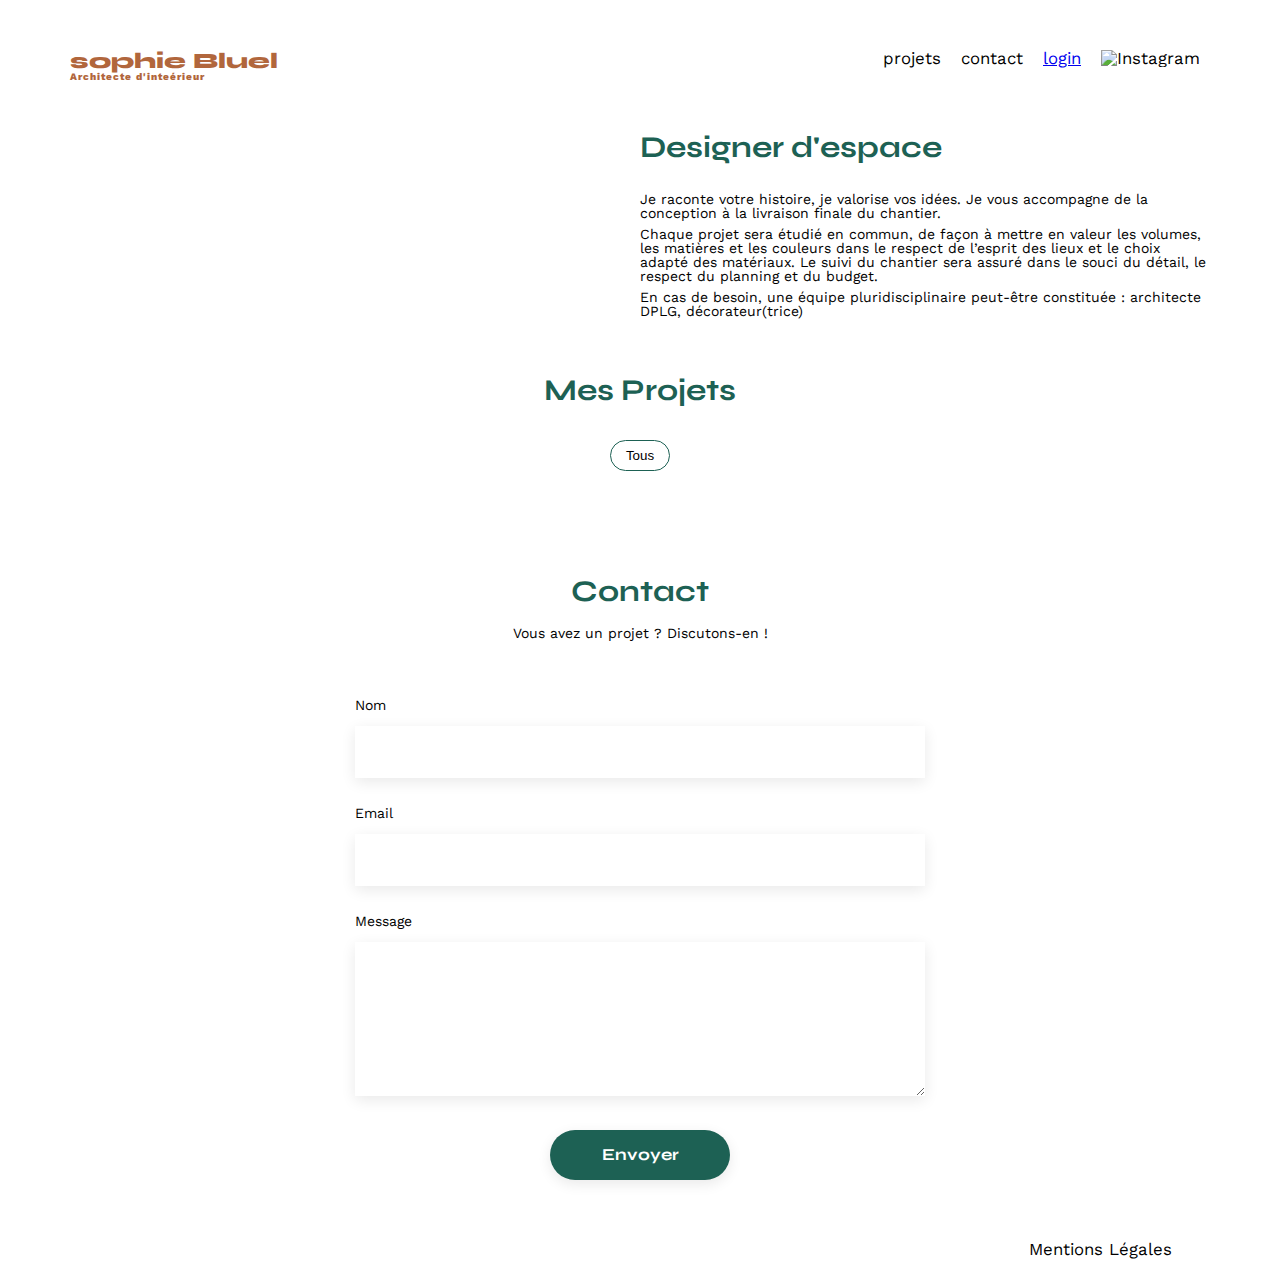
==== FrontEnd/index.html @ 1b4a79fb "fin du html css pour la page de login" ====
<!DOCTYPE html>
<html lang="fr">
<head>
	<meta charset="UTF-8">
	<title>Sophie Bluel - Architecte d'intérieur</title>
	<meta name="viewport" content="width=device-width, initial-scale=1.0">
	<link rel="preconnect" href="https://fonts.googleapis.com">
	<link rel="preconnect" href="https://fonts.gstatic.com" crossorigin>
	<link href="https://fonts.googleapis.com/css2?family=Syne:wght@700;800&family=Work+Sans&display=swap" rel="stylesheet">
	<meta name="description" content="">
	<link rel="stylesheet" href="./assets/style.css">
</head>
<body>
<header>

	<h1>sophie Bluel <span>Architecte d'inteérieur</span></h1>
	<nav>
		<ul>
			<li>projets</li>
			<li>contact</li>
			<li><a href="login.html">login</a></li> 
			<li><img src="./assets/icons/instagram.png" alt="Instagram"></li>
		</ul>
	</nav>

</header>

<main>

	<section id="introduction">
		<figure>
			<img src="./assets/images/sophie-bluel.png" alt="" id="sophie">
		</figure>
		<article>
			<h2>Designer d'espace</h2>
			<p>Je raconte votre histoire, je valorise vos idées. Je vous accompagne de la conception à la livraison finale du chantier.</p>
			<p>Chaque projet sera étudié en commun, de façon à mettre en valeur les volumes, les matières et les couleurs dans le respect de l’esprit des lieux et le choix adapté des matériaux. Le suivi du chantier sera assuré dans le souci du détail, le respect du planning et du budget.</p>
			<p>En cas de besoin, une équipe pluridisciplinaire peut-être constituée : architecte DPLG, décorateur(trice)</p>
		</article>
	</section>

	<section id="portfolio">
		<h2>Mes Projets</h2>
		<div id="categories">
			<button data-attr-categorie="0" class="textCategory" >Tous</button>
		</div>
		<div class="gallery"></div>
	</section>

	<section id="contact">
		<h2>Contact</h2>
		<p>Vous avez un projet ? Discutons-en !</p>
		<form action="#" method="post">
			<label for="name">Nom</label>
			<input type="text" name="name" id="name">
			<label for="email">Email</label>
			<input type="email" name="email" id="email">
			<label for="message">Message</label>
			<textarea name="message" id="message" cols="30" rows="10"></textarea>
			<input type="submit" value="Envoyer">
		</form>
	</section>

</main>

<footer>
	<nav>
		<ul>
			<li>Mentions Légales</li>
		</ul>
	</nav>
</footer>
<script src="script.js"></script>
</body>
</html>
---- FrontEnd/assets/style.css ----
/* http://meyerweb.com/eric/tools/css/reset/
   v2.0 | 20110126
   License: none (public domain)
*/

html, body, div, span, applet, object, iframe,
h1, h2, h3, h4, h5, h6, p, blockquote, pre,
a, abbr, acronym, address, big, cite, code,
del, dfn, em, img, ins, kbd, q, s, samp,
small, strike, strong, sub, sup, tt, var,
b, u, i, center,
dl, dt, dd, ol, ul, li,
fieldset, form, label, legend,
table, caption, tbody, tfoot, thead, tr, th, td,
article, aside, canvas, details, embed,
figure, figcaption, footer, header, hgroup,
menu, nav, output, ruby, section, summary,
time, mark, audio, video {
	margin: 0;
	padding: 0;
	border: 0;
	font-size: 100%;
	font: inherit;
	vertical-align: baseline;
}
/* HTML5 display-role reset for older browsers */
article, aside, details, figcaption, figure,
footer, header, hgroup, menu, nav, section {
	display: block;
}
body {
	line-height: 1;
}
ol, ul {
	list-style: none;
}
blockquote, q {
	quotes: none;
}
blockquote:before, blockquote:after,
q:before, q:after {
	content: '';
	content: none;
}
table {
	border-collapse: collapse;
	border-spacing: 0;
}
/** end reset css**/
body {
	max-width: 1140px;
	margin:auto;
	font-family: 'Work Sans' ;
	font-size: 14px;
}
header {
	display: flex;
	justify-content: space-between;
	margin: 50px 0
}
section {
	margin: 50px 0
}

h1{
	display: flex;
	flex-direction: column;
	font-family: 'Syne';
	font-size: 22px;
	font-weight: 800;
	color: #B1663C
}

h1 > span {
	font-family: 'Work Sans';
	font-size:10px;
	letter-spacing: 0.1em;
;
}

h2{
	font-family: 'Syne';
	font-weight: 700;
	font-size: 30px;
	color: #1D6154
}
nav ul {
	display: flex;
	align-items: center;
	list-style-type: none;

}
nav li {
	padding: 0 10px;
	font-size: 1.2em;
}

li:hover {
	color: #B1663C;
}
#introduction {
	display: flex;
	align-items: center;
}
#introduction figure {
	flex: 1
}
#introduction img {
	display: block;
	margin: auto;
	width: 80%;
}

#introduction article {
	flex: 1
}
#introduction h2 {
	margin-bottom: 1em;
}

#introduction p {
	margin-bottom: 0.5em;
}
#portfolio h2 {
	text-align: center;
	margin-bottom: 1em;
}
.gallery {
	width: 100%;
	display: grid;
	grid-template-columns: 1fr 1fr 1fr;
	grid-column-gap: 20px;
	grid-row-gap: 20px;
}

.gallery img {
	width: 100%;

}
#contact {
	width: 50%;
margin: auto;
}
#contact > * {
	text-align: center;

}
#contact h2{
	margin-bottom: 20px;
}
#contact form {
	text-align: left;
	margin-top:30px;
	display: flex;
	flex-direction: column;
}

#contact input {
	height: 50px;
	font-size: 1.2em;
	border: none;
	box-shadow: 0px 4px 14px rgba(0, 0, 0, 0.09);
}
#contact label {
	margin: 2em 0 1em 0;
}
#contact textarea {
	border: none;
	box-shadow: 0px 4px 14px rgba(0, 0, 0, 0.09);
}

input[type="submit"]{
	font-family: 'Syne';
	font-weight: 700;
	color: white;
	background-color: #1D6154;
	margin : 2em auto ;
	width: 180px;
	text-align: center;
	border-radius: 60px ;
}

footer nav ul {
	display: flex;
	justify-content: flex-end;
	margin: 2em
}

#categories{
	display: flex;
	justify-content: center;
	margin-bottom: 50px;
}

#categories button{
	border: 1px solid #1D6154;
	border-radius: 60px;
	background-color: white;
	padding: 7px 15px;
	margin: 5px;
}

.textCategories{
	font-family: 'Syne';
	font-style: normal;
	font-weight: 700;
	font-size: 16px;
	line-height: 19px;
	text-align: center;
	color: #1D6154;
}

#categories button:hover{
	cursor: pointer;
	background-color: #1D6154;
	color: white;
}
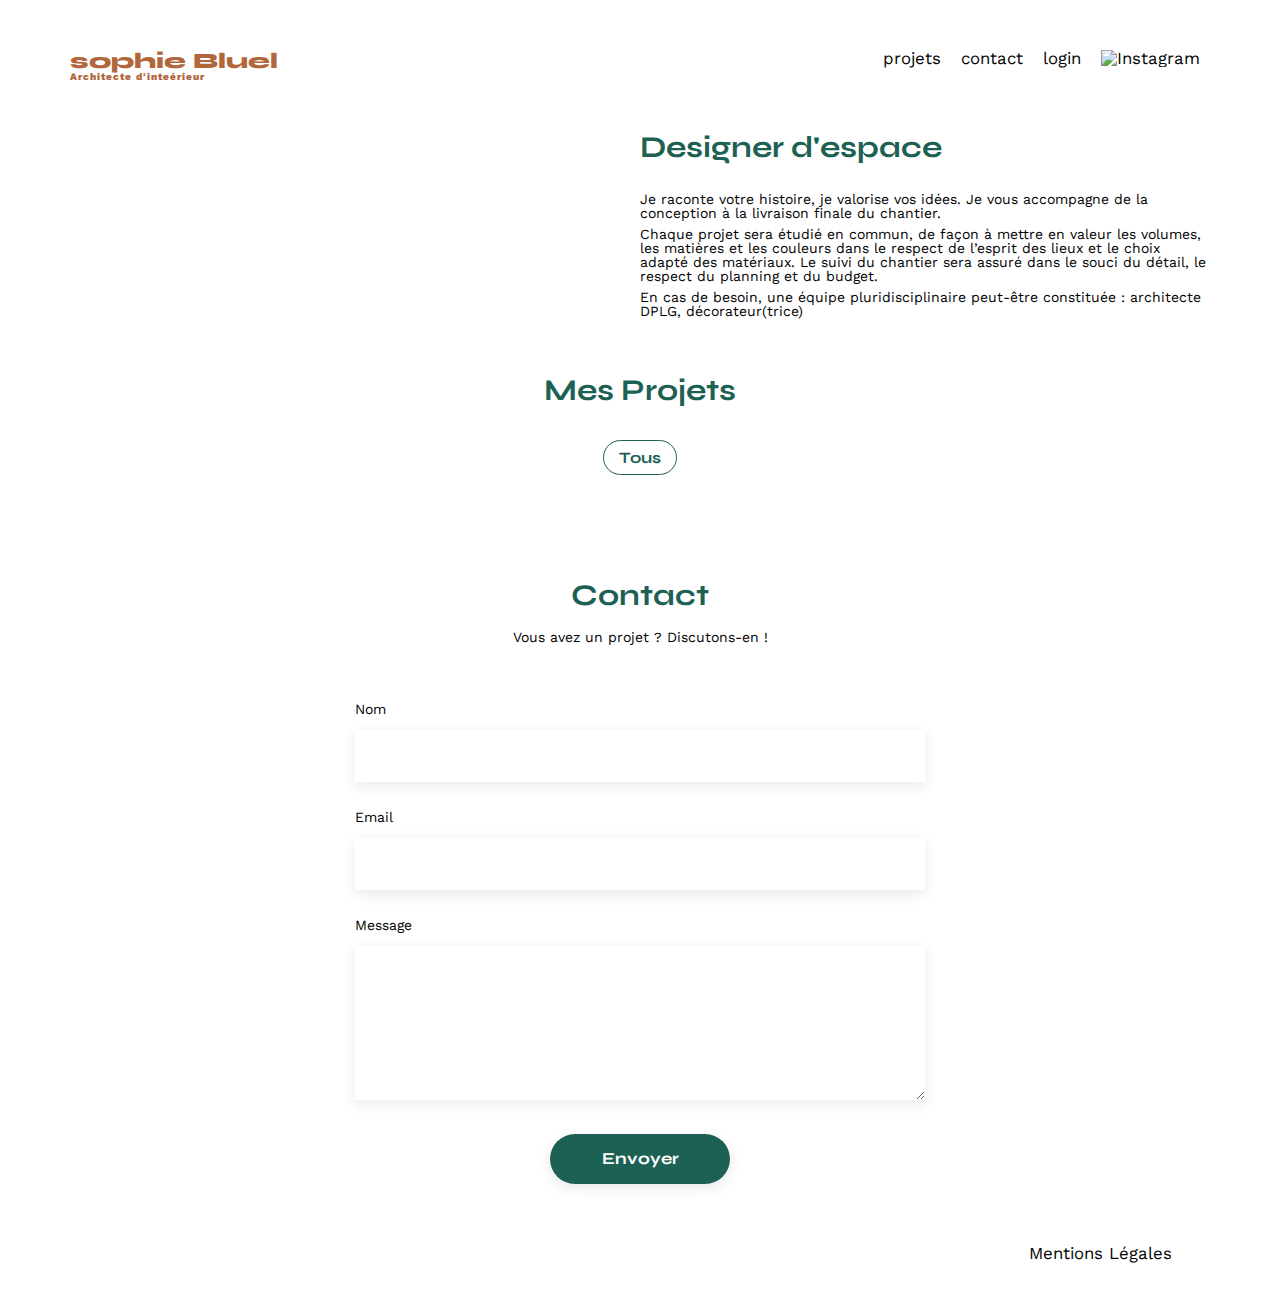
==== commit 76e86698: "fin de la partie login et ajout de class active pour les btn" ====
--- a/FrontEnd/index.html
+++ b/FrontEnd/index.html
@@ -16,10 +16,10 @@
 	<h1>sophie Bluel <span>Architecte d'inteérieur</span></h1>
 	<nav>
 		<ul>
-			<li>projets</li>
-			<li>contact</li>
-			<li><a href="login.html">login</a></li> 
-			<li><img src="./assets/icons/instagram.png" alt="Instagram"></li>
+			<li><a href="#portfolio">projets</a></li>
+			<li><a href="#contact">contact</a></li>
+			<li><a href="/Portfolio-architecte-sophie-bluel/FrontEnd/login.html">login</a></li> 
+			<li><img src="./assets/icons/instagram.png" alt="Instagram" id="insta"></li>
 		</ul>
 	</nav>
 
@@ -66,7 +66,7 @@
 <footer>
 	<nav>
 		<ul>
-			<li>Mentions Légales</li>
+			<li id="ml">Mentions Légales</li>
 		</ul>
 	</nav>
 </footer>
--- a/FrontEnd/assets/style.css
+++ b/FrontEnd/assets/style.css
@@ -192,7 +192,15 @@
 	margin-bottom: 50px;
 }
 
-#categories button{
+
+.textCategory{
+	font-family: 'Syne';
+	font-style: normal;
+	font-weight: 700;
+	font-size: 16px;
+	line-height: 19px;
+	text-align: center;
+	color: #1D6154;
 	border: 1px solid #1D6154;
 	border-radius: 60px;
 	background-color: white;
@@ -200,18 +208,23 @@
 	margin: 5px;
 }
 
-.textCategories{
-	font-family: 'Syne';
-	font-style: normal;
-	font-weight: 700;
-	font-size: 16px;
-	line-height: 19px;
-	text-align: center;
-	color: #1D6154;
-}
-
 #categories button:hover{
 	cursor: pointer;
 	background-color: #1D6154;
 	color: white;
+}
+
+#insta{
+	width: 20px;
+    height: 20px;
+}
+
+nav a {
+	text-decoration: none;
+	color: black;
+}
+
+.active{
+	background-color: #1D6154;
+	color: white;
 }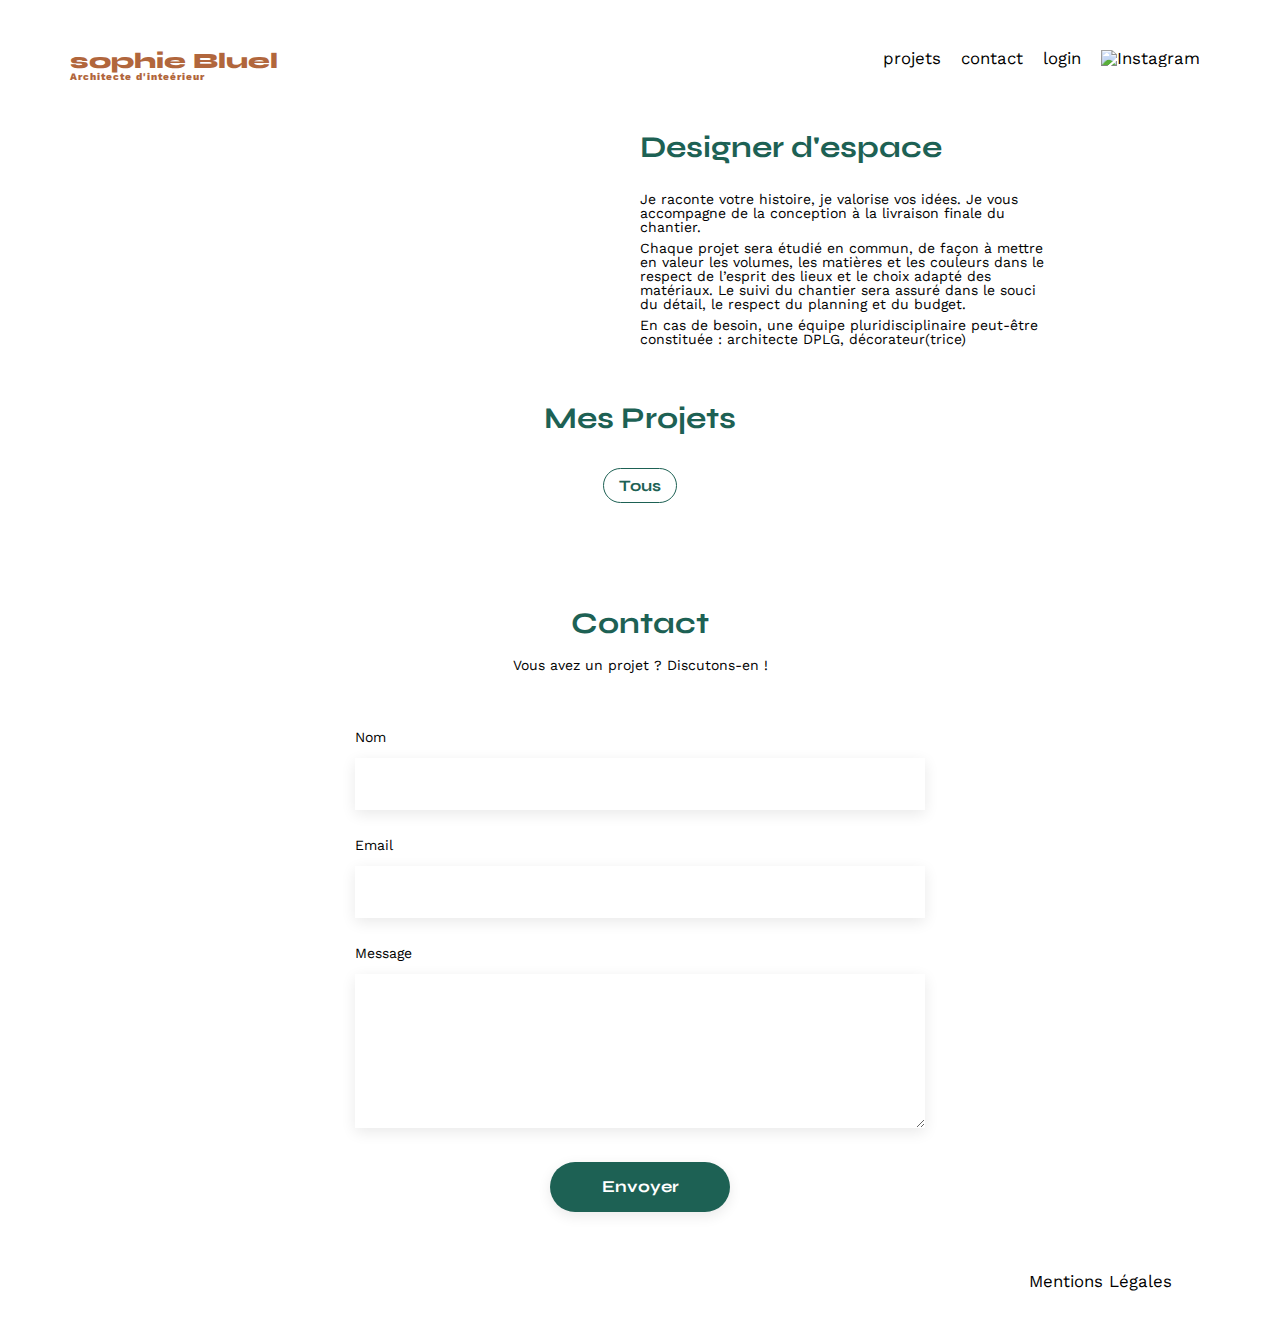
==== commit e3009d5c: "suite du projet" ====
--- a/FrontEnd/index.html
+++ b/FrontEnd/index.html
@@ -8,11 +8,24 @@
 	<link rel="preconnect" href="https://fonts.gstatic.com" crossorigin>
 	<link href="https://fonts.googleapis.com/css2?family=Syne:wght@700;800&family=Work+Sans&display=swap" rel="stylesheet">
 	<meta name="description" content="">
-	<link rel="stylesheet" href="./assets/style.css">
+	<link rel="stylesheet" href="./assets/css/style.css">
+	<script src="https://kit.fontawesome.com/c1aac56362.js" crossorigin="anonymous"></script>
 </head>
 <body>
+	
+	<div class="modalContainer">
+		<div class="overlay trigger"></div>
+		<div class="modal">
+			<button class="closeModal trigger">X</button>
+			<h2>Galerie photo</h2>
+			<div id="miniGallery"></div>
+			<button>Ajouter une photo</button>
+			<p class="suppr">supprimer la galerie</p>
+		</div>
+
+	</div>
+	<div id="connect"></div>
 <header>
-
 	<h1>sophie Bluel <span>Architecte d'inteérieur</span></h1>
 	<nav>
 		<ul>
@@ -22,14 +35,13 @@
 			<li><img src="./assets/icons/instagram.png" alt="Instagram" id="insta"></li>
 		</ul>
 	</nav>
-
 </header>
 
 <main>
 
 	<section id="introduction">
-		<figure>
-			<img src="./assets/images/sophie-bluel.png" alt="" id="sophie">
+		<figure id="pdp">
+			<img src="./assets/images/sophie-bluel.png" alt="" id="sophie"><br>
 		</figure>
 		<article>
 			<h2>Designer d'espace</h2>
@@ -40,7 +52,9 @@
 	</section>
 
 	<section id="portfolio">
-		<h2>Mes Projets</h2>
+		<div class="align">
+			<h2>Mes Projets</h2><span id="projetModif"></span>
+		</div>
 		<div id="categories">
 			<button data-attr-categorie="0" class="textCategory" >Tous</button>
 		</div>
@@ -70,6 +84,6 @@
 		</ul>
 	</nav>
 </footer>
-<script src="script.js"></script>
+<script src="/Portfolio-architecte-sophie-bluel/FrontEnd/assets/js/script.js"></script>
 </body>
 </html>
--- a/FrontEnd/assets/css/style.css
+++ b/FrontEnd/assets/css/style.css
@@ -0,0 +1,355 @@
+/* http://meyerweb.com/eric/tools/css/reset/
+   v2.0 | 20110126
+   License: none (public domain)
+*/
+
+html, body, div, span, applet, object, iframe,
+h1, h2, h3, h4, h5, h6, p, blockquote, pre,
+a, abbr, acronym, address, big, cite, code,
+del, dfn, em, img, ins, kbd, q, s, samp,
+small, strike, strong, sub, sup, tt, var,
+b, u, i, center,
+dl, dt, dd, ol, ul, li,
+fieldset, form, label, legend,
+table, caption, tbody, tfoot, thead, tr, th, td,
+article, aside, canvas, details, embed,
+figure, figcaption, footer, header, hgroup,
+menu, nav, output, ruby, section, summary,
+time, mark, audio, video {
+	margin: 0;
+	padding: 0;
+	border: 0;
+	font-size: 100%;
+	font: inherit;
+	vertical-align: baseline;
+}
+/* HTML5 display-role reset for older browsers */
+article, aside, details, figcaption, figure,
+footer, header, hgroup, menu, nav, section {
+	display: block;
+}
+body {
+	line-height: 1;
+}
+ol, ul {
+	list-style: none;
+}
+blockquote, q {
+	quotes: none;
+}
+blockquote:before, blockquote:after,
+q:before, q:after {
+	content: '';
+	content: none;
+}
+table {
+	border-collapse: collapse;
+	border-spacing: 0;
+}
+/** end reset css**/
+body {
+	max-width: 1140px;
+	margin:auto;
+	font-family: 'Work Sans' ;
+	font-size: 14px;
+}
+header {
+	display: flex;
+	justify-content: space-between;
+	margin: 50px 0
+}
+section {
+	margin: 50px 0
+}
+
+h1{
+	display: flex;
+	flex-direction: column;
+	font-family: 'Syne';
+	font-size: 22px;
+	font-weight: 800;
+	color: #B1663C
+}
+
+h1 > span {
+	font-family: 'Work Sans';
+	font-size:10px;
+	letter-spacing: 0.1em;
+;
+}
+
+h2{
+	font-family: 'Syne';
+	font-weight: 700;
+	font-size: 30px;
+	color: #1D6154
+}
+nav ul {
+	display: flex;
+	align-items: center;
+	list-style-type: none;
+
+}
+nav li {
+	padding: 0 10px;
+	font-size: 1.2em;
+}
+
+li:hover {
+	color: #B1663C;
+}
+#introduction {
+	display: flex;
+	align-items: center;
+}
+#introduction figure {
+	flex: 1
+}
+#introduction img {
+	display: block;
+	margin: auto;
+	width: 80%;
+}
+
+#introduction article {
+	flex: 1
+}
+#introduction h2 {
+	margin-bottom: 1em;
+}
+
+#introduction p {
+	margin-bottom: 0.5em;
+}
+#portfolio h2 {
+	text-align: center;
+	margin-bottom: 1em;
+}
+.gallery {
+	width: 100%;
+	display: grid;
+	grid-template-columns: 1fr 1fr 1fr;
+	grid-column-gap: 20px;
+	grid-row-gap: 20px;
+}
+
+.gallery img {
+	width: 100%;
+
+}
+#contact {
+	width: 50%;
+margin: auto;
+}
+#contact > * {
+	text-align: center;
+
+}
+#contact h2{
+	margin-bottom: 20px;
+}
+#contact form {
+	text-align: left;
+	margin-top:30px;
+	display: flex;
+	flex-direction: column;
+}
+
+#contact input {
+	height: 50px;
+	font-size: 1.2em;
+	border: none;
+	box-shadow: 0px 4px 14px rgba(0, 0, 0, 0.09);
+}
+#contact label {
+	margin: 2em 0 1em 0;
+}
+#contact textarea {
+	border: none;
+	box-shadow: 0px 4px 14px rgba(0, 0, 0, 0.09);
+}
+
+input[type="submit"]{
+	font-family: 'Syne';
+	font-weight: 700;
+	color: white;
+	background-color: #1D6154;
+	margin : 2em auto ;
+	width: 180px;
+	text-align: center;
+	border-radius: 60px ;
+}
+
+footer nav ul {
+	display: flex;
+	justify-content: flex-end;
+	margin: 2em
+}
+
+#categories{
+	display: flex;
+	justify-content: center;
+	margin-bottom: 50px;
+}
+
+
+.textCategory{
+	font-family: 'Syne';
+	font-style: normal;
+	font-weight: 700;
+	font-size: 16px;
+	line-height: 19px;
+	text-align: center;
+	color: #1D6154;
+	border: 1px solid #1D6154;
+	border-radius: 60px;
+	background-color: white;
+	padding: 7px 15px;
+	margin: 5px;
+}
+
+#categories button:hover{
+	cursor: pointer;
+	background-color: #1D6154;
+	color: white;
+}
+
+#insta{
+	width: 20px;
+    height: 20px;
+}
+
+nav a {
+	text-decoration: none;
+	color: black;
+}
+
+.active{
+	background-color: #1D6154;
+	color: white;
+}
+
+.connectContainer{
+	position: absolute;
+	left: 0%;
+	top: 0%;
+	background: #000000;
+	width: 100%;
+	height: 59px;
+	display: flex;
+	align-items: center;
+	justify-content: center;
+}
+
+.headerMargin{
+	margin-top: 100px;
+	margin-bottom: 80px;
+}
+
+.modeEdit{
+	font-family: 'Work Sans';
+	font-weight: 100;
+	font-size:16px;
+	color: white;
+	text-align: center;
+	margin-left: 10px;
+}
+
+.btnPublish{
+	margin-left: 20px;
+	border: none;
+	border-radius: 60px;
+	background-color: white;
+	height: 38px;
+	width: 215px;
+	font-family: 'Work Sans';
+	font-weight: 700;
+	font-size: 14px;
+	text-align: center;
+}
+
+.iconColor{
+	color:#ffff;
+}
+
+.btnModif{
+	font-family: 'Work Sans';
+	font-weight: 400;
+	font-size: 14px;
+	text-align: center;
+}
+
+.marginIconPdp{
+	margin-left: 57px;
+	margin-right: 8px;
+}
+
+.marginIconProjet{
+	margin-left: 30px;
+	margin-right: 8px;
+}
+
+.align{
+	display: flex;
+	justify-content: center;
+	text-align: center;
+	align-items: baseline;
+}
+
+article p{
+	width: 404px;
+}
+
+
+.modalContainer{
+	display: none;
+	position: fixed;
+	top: 0;
+	left: 0;
+	width: 100%;
+	height: 100%;
+}
+
+.modalContainer.active{
+	display: block;
+	background: rgba(0, 0, 0, 0.3)
+
+}
+
+.overlay {
+	position: absolute;
+	width: 100%;
+	height: 100%;
+	background: rgba(0, 0, 0, 0.3)
+}
+
+.modal {
+	width: 95%;
+	max-width: 500px;
+	min-width: 300px;
+	padding: 30px;
+	background: #fff;
+	border-radius: 5px;
+	position: absolute;
+	top: 50%;
+	left: 50%;
+	transform: translate(-50%, -50%);
+	text-align: center;
+}
+
+.closeModal{
+	cursor: pointer;
+	position: absolute;
+	top: 10px;
+	right: 10px;
+	border: none;
+	background: none;
+}
+
+.suppr{
+	color:red;
+}
+
+.cursorP{
+	cursor: pointer;
+}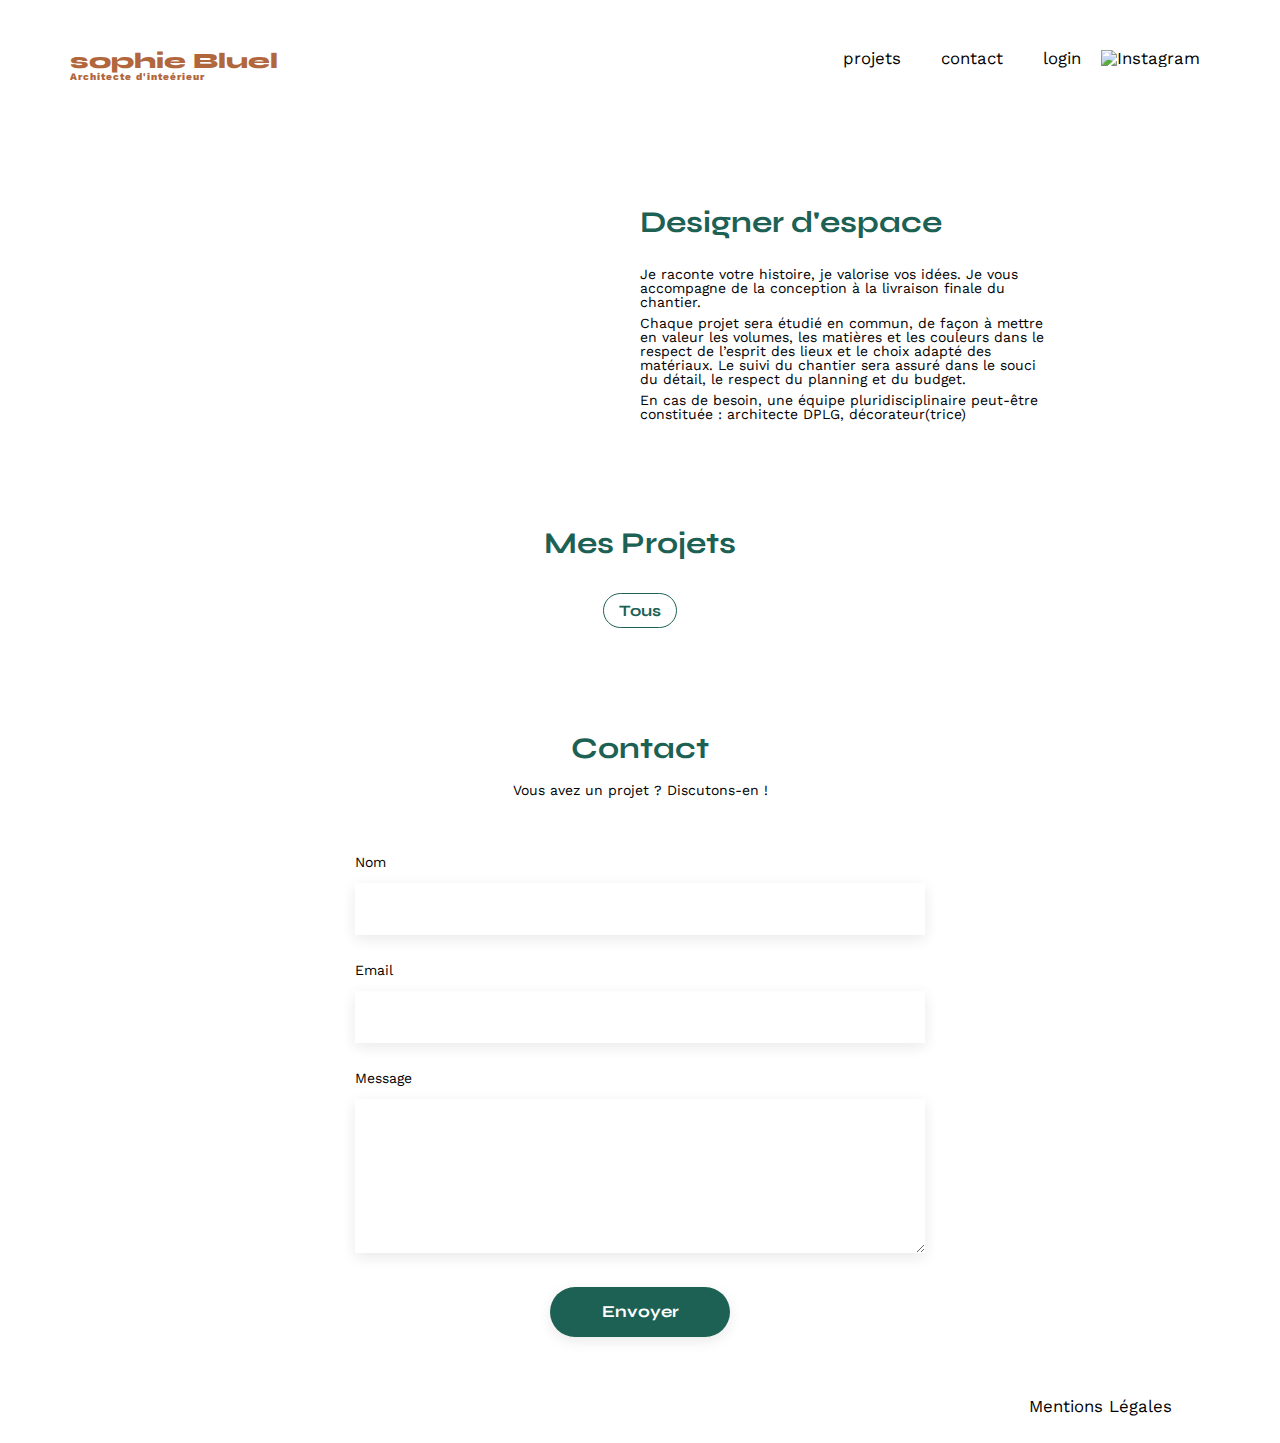
==== commit 40ef4026: "modification" ====
--- a/FrontEnd/index.html
+++ b/FrontEnd/index.html
@@ -16,11 +16,16 @@
 	<div class="modalContainer">
 		<div class="overlay trigger"></div>
 		<div class="modal">
-			<button class="closeModal trigger">X</button>
-			<h2>Galerie photo</h2>
-			<div id="miniGallery"></div>
-			<button>Ajouter une photo</button>
-			<p class="suppr">supprimer la galerie</p>
+			<div id="modalNav">
+				<button class="closeModal trigger" id="closeModal">X</button>
+			</div>
+			<div id="modalContent">
+				<h2 class="titleModal">Galerie photo</h2>
+				<div id="galleryModal"></div>
+				<div id="greenLine"></div>
+				<button class="btnAdd">Ajouter une photo</button>
+				<p class="suppr">supprimer la galerie</p>
+			</div>
 		</div>
 
 	</div>
@@ -44,6 +49,7 @@
 			<img src="./assets/images/sophie-bluel.png" alt="" id="sophie"><br>
 		</figure>
 		<article>
+			<div id="newDiv"></div>
 			<h2>Designer d'espace</h2>
 			<p>Je raconte votre histoire, je valorise vos idées. Je vous accompagne de la conception à la livraison finale du chantier.</p>
 			<p>Chaque projet sera étudié en commun, de façon à mettre en valeur les volumes, les matières et les couleurs dans le respect de l’esprit des lieux et le choix adapté des matériaux. Le suivi du chantier sera assuré dans le souci du détail, le respect du planning et du budget.</p>
@@ -56,7 +62,7 @@
 			<h2>Mes Projets</h2><span id="projetModif"></span>
 		</div>
 		<div id="categories">
-			<button data-attr-categorie="0" class="textCategory" >Tous</button>
+			<button data-attr-categorie="0" class="textCategory">Tous</button>
 		</div>
 		<div class="gallery"></div>
 	</section>
--- a/FrontEnd/assets/css/style.css
+++ b/FrontEnd/assets/css/style.css
@@ -101,6 +101,8 @@
 #introduction {
 	display: flex;
 	align-items: center;
+	margin-top: 100px;
+	margin-bottom: 100px;
 }
 #introduction figure {
 	flex: 1
@@ -135,7 +137,8 @@
 
 .gallery img {
 	width: 100%;
-
+	max-height: 488px;
+	object-fit: cover;
 }
 #contact {
 	width: 50%;
@@ -222,9 +225,10 @@
 nav a {
 	text-decoration: none;
 	color: black;
-}
-
-.active{
+	margin-left: 20px;
+}
+
+.activebtn{
 	background-color: #1D6154;
 	color: white;
 }
@@ -329,12 +333,13 @@
 	min-width: 300px;
 	padding: 30px;
 	background: #fff;
-	border-radius: 5px;
+	border-radius: 10px;
 	position: absolute;
 	top: 50%;
 	left: 50%;
 	transform: translate(-50%, -50%);
 	text-align: center;
+	height: 670px;
 }
 
 .closeModal{
@@ -352,4 +357,222 @@
 
 .cursorP{
 	cursor: pointer;
+}
+
+#galleryModal img {
+	width: 75px;
+	height: 105px;
+	margin-top: 10px;
+	margin-left: 4px;
+	margin-right: 4px;
+}
+
+#galleryModal figure {
+	position: relative;
+}
+
+
+#galleryModal{
+	width: 420px;
+	max-height: 350px;
+	display: flex;
+	flex-wrap:wrap;
+	margin-top: 30px;
+	margin-bottom: 50px;
+	padding-bottom: 40px;
+	margin-left: auto;
+	margin-right: auto;
+	overflow-y: auto;
+
+}
+
+::-webkit-scrollbar{
+	width: 0.5px;
+}
+
+.btnAdd{
+	background: #1D6154;
+	border-radius: 60px;
+	font-family: 'Syne';
+	font-weight: 700;
+	font-size: 14px;
+	color: #FFFFFF;
+	border: none;
+	width: 180px;
+	height: 36px;
+	margin-bottom: 23px;
+}
+
+.btnAdd:hover{
+	cursor: pointer;
+}
+
+#galleryModal figure p{
+	text-align: start;
+	margin-left: 4px;
+	color: #000000;
+	font: 'Work Sans';
+	font-weight: 400;
+	font-size: 12px;
+}
+
+.titleModal{
+	font-family: 'Work Sans';
+	font-weight: 400;
+	font-size: 26px;
+	text-align: center;
+	color: #000000;
+	margin-top: 40px;
+	margin-bottom: 36px;
+}
+
+#addPhoto{
+	width: 420px;
+	height: 169px;
+	background-color: #E8F1F6;
+	margin-left: auto;
+	margin-right: auto;
+	display: flex;
+	flex-direction: column;
+	align-items: center;
+	padding: 20px;
+	margin-bottom: 50px;
+}
+
+#addPhoto i{
+	color: #B9C5CC;
+}
+
+
+input[type="file"]{
+	display: none;
+}
+
+.btnAddModal{
+	border: none;
+	border-radius: 50px;
+	background:#CBD6DC;
+	width: 173px;
+	height: 36px;
+	color: #306685;
+	margin-top: 40px;
+	margin-bottom: 10px;
+	font-family: 'Work Sans';
+	font-weight: 500;
+	font-size: 14px;
+	cursor: pointer;
+	display: flex;
+	justify-content: center;
+	align-items: center;
+}
+
+#addPhoto p{
+	font-family: 'Work Sans';
+	font-style: normal;
+	font-weight: 400;
+	font-size: 10px;
+}
+
+.backModal{
+	border: none;
+	background: none;
+	cursor: pointer;
+	position: absolute;
+	top: 10px;
+	left: 10px;
+}
+
+#titreAddModalLabel{
+	margin-top: 10px;
+}
+
+#titreAddModalInput{
+	width: 420px;
+	height: 50px;
+	border: none;
+	box-shadow: 0px 4px 14px rgba(0, 0, 0, 0.09);
+	margin-bottom: 50px;
+}
+
+#cateAddModalInput{
+	width: 420px;
+	height: 50px;
+	border: none;
+	box-shadow: 0px 4px 14px rgba(0, 0, 0, 0.09);
+	margin-top: 1px;
+}
+
+#divInputAdd{
+	width: 420px;
+	text-align: start;
+	margin-left: auto;
+	margin-right: auto;
+	padding-bottom: 50px;
+}
+
+#validate{
+	margin-top: 30px;
+	border: none;
+	background: #A7A7A7;
+	border-radius: 60px;
+	color: white;
+	width: 237px;
+	height: 36px;
+	font-family: 'Syne';
+	font-style: normal;
+	font-weight: 700;
+	font-size: 14px;
+	cursor: pointer;
+	margin-left: 20%;
+}
+
+.imgSize{
+	max-width: 420px;
+	max-height: 169px;
+}
+
+.displayNone{
+	display: none;
+}
+
+#trait{
+	margin-top: 40px;
+	border-bottom: solid 2px #B3B3B3;
+}
+
+
+.fa-trash{
+	color: white;
+}
+
+.cube{
+	position: absolute;
+	cursor: pointer;
+	top: 15px;
+	right: 9px;
+	width: 17px;
+	height: 17px;
+	background: #000000;
+	border-radius: 2px;
+	z-index: 2;display: flex;
+	justify-content: center;
+	align-items: center;
+
+}
+
+#newDiv{
+	margin-left: -26px;
+	margin-bottom: 25px;
+}
+
+#greenLine{
+	border-bottom: 1px solid #1D6154;
+	width: 420px;
+	margin: auto;
+	margin-bottom: 40px;
+}
+
+.suppr:hover{
+	text-decoration: underline;
+	cursor: pointer;
 }